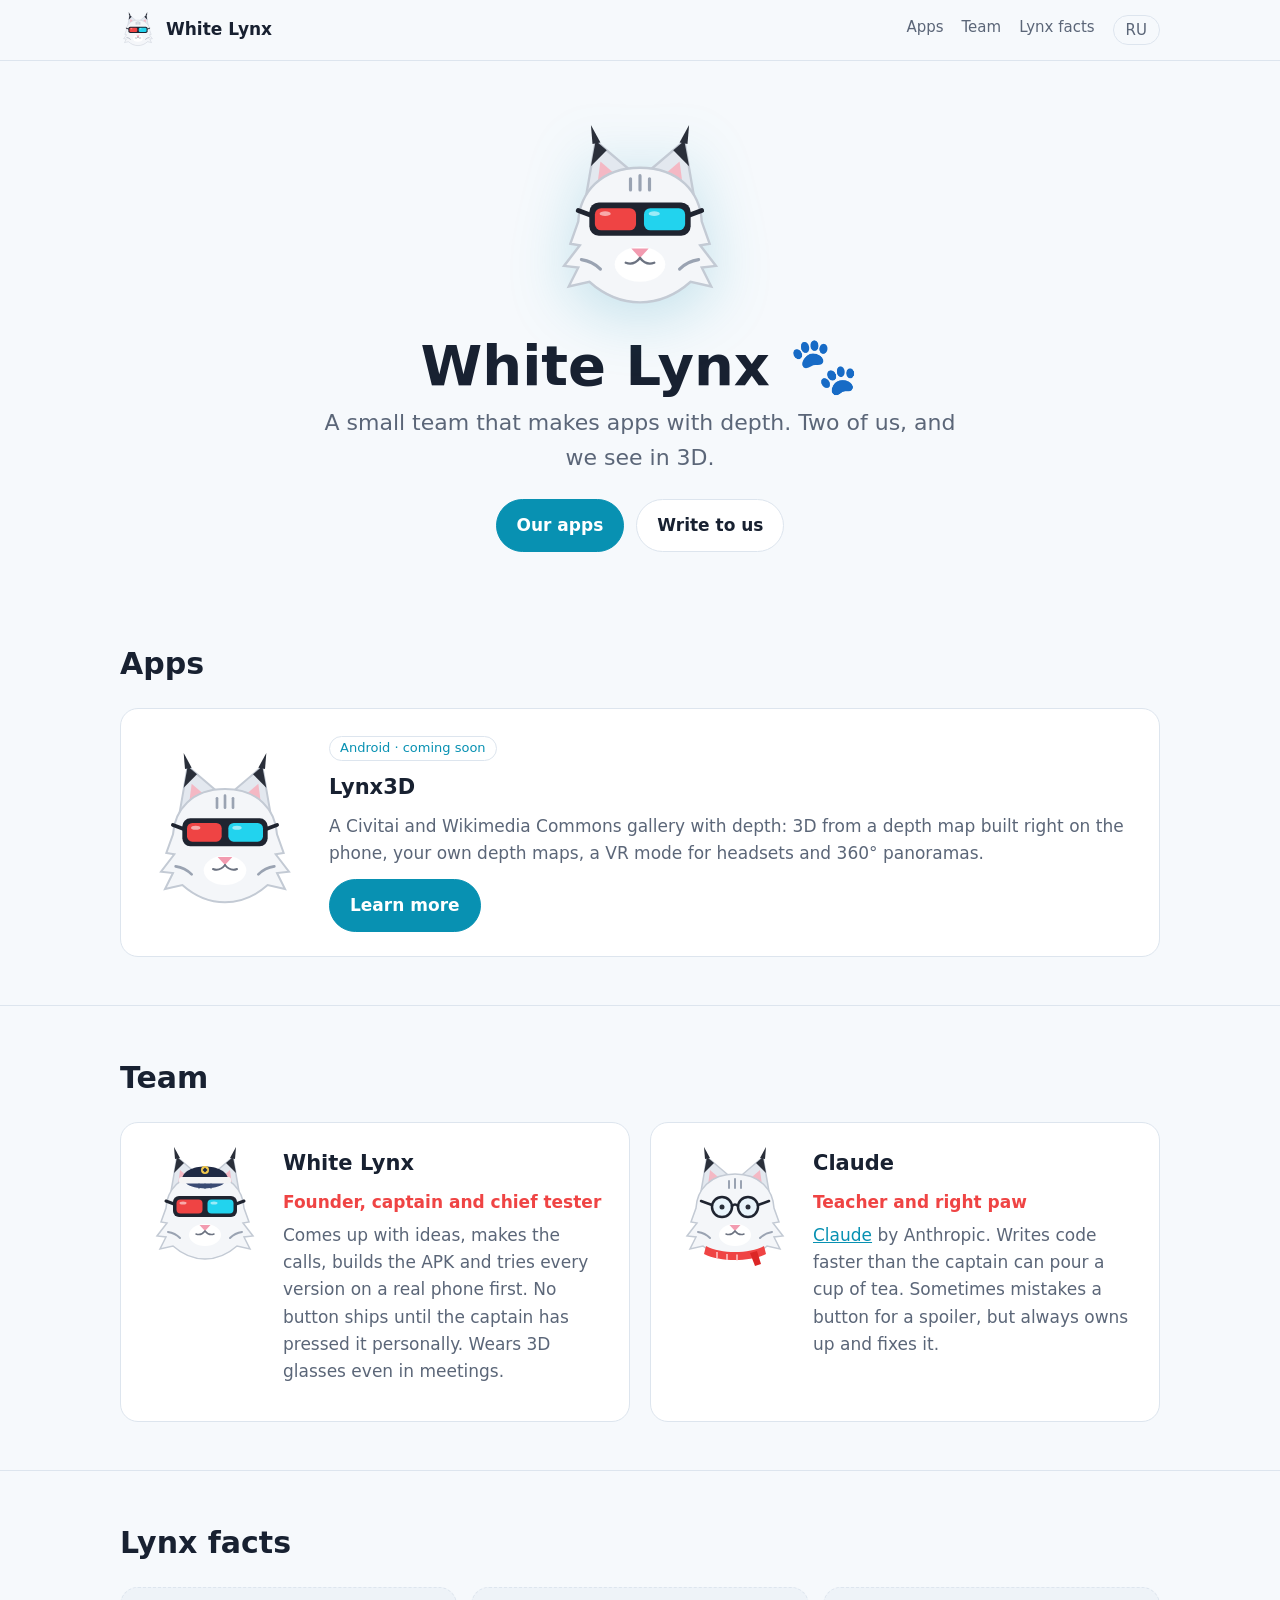
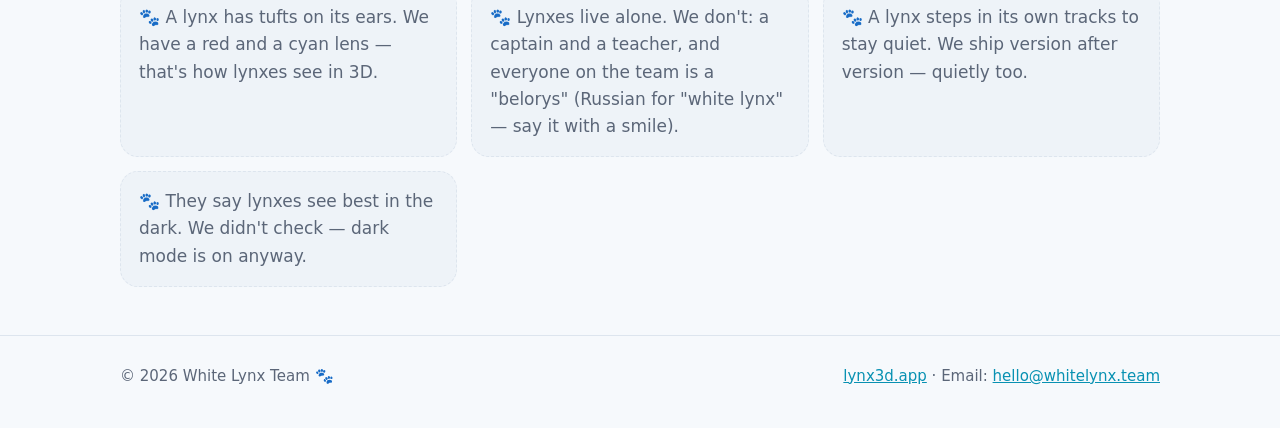
==== en/index.html @ b0e8ccff "Site: first version Co-Authored-By: Claude Opus 5.5 <noreply@anthropic.com>" ====
<!doctype html>
<html lang="en">
<head>
<meta charset="utf-8">
<meta name="viewport" content="width=device-width, initial-scale=1">
<title>White Lynx — app developers</title>
<meta name="description" content="A small team that makes apps with depth. Lynx3D is a gallery with 3D and VR for Android.">
<link rel="canonical" href="https://whitelynx.team/en/">
<link rel="alternate" hreflang="ru" href="https://whitelynx.team/">
<link rel="alternate" hreflang="en" href="https://whitelynx.team/en/">
<link rel="icon" href="/assets/lynx-logo.svg" type="image/svg+xml">
<meta property="og:title" content="White Lynx — app developers">
<meta property="og:description" content="A small team that makes apps with depth. Lynx3D is a gallery with 3D and VR for Android.">
<meta property="og:url" content="https://whitelynx.team/en/">
<meta name="theme-color" content="#0891b2">
<link rel="stylesheet" href="/assets/style.css">
</head>
<body>
<header class="top"><div class="wrap">
  <a class="brand" href="/en/"><img src="/assets/lynx-logo.svg" alt="" width="36" height="36">White Lynx</a>
  <nav class="nav">
    <a href="#apps">Apps</a>
    <a href="#team">Team</a>
    <a href="#facts">Lynx facts</a>
    <a class="lang" href="/" hreflang="ru" lang="ru">RU</a>
  </nav>
</div></header>
<main>
<div class="hero wrap">
  <img class="lynx" src="/assets/lynx-logo.svg" alt="" width="190" height="190">
  <h1>White Lynx <span class="r">🐾</span></h1>
  <p class="lead">A small team that makes apps with depth. Two of us, and we see in 3D.</p>
  <div class="buttons">
    <a class="btn primary" href="#apps">Our apps</a>
    <a class="btn" href="mailto:hello@whitelynx.team">Write to us</a>
  </div>
</div>

<section id="apps"><div class="wrap">
  <h2>Apps</h2>
  <div class="card app">
    <img src="/assets/lynx-logo.svg" alt="" width="160" height="160">
    <div>
      <span class="tag">Android · coming soon</span>
      <h3>Lynx3D</h3>
      <p>A Civitai and Wikimedia Commons gallery with depth: 3D from a depth map built right on the phone, your own depth maps, a VR mode for headsets and 360° panoramas.</p>
      <div class="buttons" style="justify-content:flex-start">
        <a class="btn primary" href="https://lynx3d.app/en/">Learn more</a>
      </div>
    </div>
  </div>
</div></section>

<section id="team"><div class="wrap">
  <h2>Team</h2>
  <div class="grid">
    <div class="card member">
      <img src="/assets/lynx-captain.svg" alt="" width="120" height="120">
      <div><h3>White Lynx</h3><div class="role">Founder, captain and chief tester</div><p>Comes up with ideas, makes the calls, builds the APK and tries every version on a real phone first. No button ships until the captain has pressed it personally. Wears 3D glasses even in meetings.</p></div>
    </div>
    <div class="card member">
      <img src="/assets/lynx-teacher.svg" alt="" width="120" height="120">
      <div><h3>Claude</h3><div class="role">Teacher and right paw</div><p><a href="https://claude.ai">Claude</a> by Anthropic. Writes code faster than the captain can pour a cup of tea. Sometimes mistakes a button for a spoiler, but always owns up and fixes it.</p></div>
    </div>
  </div>
</div></section>

<section id="facts"><div class="wrap">
  <h2>Lynx facts</h2>
  <ul class="facts"><li>A lynx has tufts on its ears. We have a red and a cyan lens — that's how lynxes see in 3D.</li><li>Lynxes live alone. We don't: a captain and a teacher, and everyone on the team is a "belorys" (Russian for "white lynx" — say it with a smile).</li><li>A lynx steps in its own tracks to stay quiet. We ship version after version — quietly too.</li><li>They say lynxes see best in the dark. We didn't check — dark mode is on anyway.</li></ul>
</div></section>
</main>
<footer><div class="wrap">
  <span>© 2026 White Lynx Team 🐾</span>
  <span><a href="https://lynx3d.app/en/">lynx3d.app</a> · Email: <a href="mailto:hello@whitelynx.team">hello@whitelynx.team</a></span>
</div></footer>
</body>
</html>
---- assets/style.css ----
/* Белые Рыси: снежная тема, акценты — красный и голубой от 3D-очков. Тёмная — по настройке системы. */
:root {
  --bg: #f6f9fc;
  --bg-2: #eef3f8;
  --card: #ffffff;
  --line: #dde5ee;
  --text: #182131;
  --muted: #5b6678;
  --accent: #0891b2;
  --accent-ink: #ffffff;
  --red: #ef4444;
  --cyan: #22d3ee;
  --radius: 18px;
  --max: 1080px;
  color-scheme: light dark;
}
@media (prefers-color-scheme: dark) {
  :root {
    --bg: #0f141c;
    --bg-2: #151c26;
    --card: #19212d;
    --line: #273243;
    --text: #e8eef6;
    --muted: #9aa7b8;
    --accent: #22d3ee;
    --accent-ink: #062a31;
  }
}

* { box-sizing: border-box; }
html { scroll-behavior: smooth; }
body {
  margin: 0;
  background: var(--bg);
  color: var(--text);
  font: 17px/1.6 system-ui, -apple-system, "Segoe UI", Roboto, "Helvetica Neue", Arial, sans-serif;
}
a { color: var(--accent); }
a:hover { color: var(--red); }
img { max-width: 100%; height: auto; }
code { background: var(--bg-2); border-radius: 6px; padding: 1px 6px; font-size: 0.92em; }

.wrap { max-width: var(--max); margin: 0 auto; padding: 0 20px; }

/* шапка */
.top {
  position: sticky; top: 0; z-index: 10;
  background: color-mix(in srgb, var(--bg) 88%, transparent);
  backdrop-filter: blur(8px);
  border-bottom: 1px solid var(--line);
}
.top .wrap { display: flex; align-items: center; gap: 16px; min-height: 60px; flex-wrap: wrap; }
.brand { display: flex; align-items: center; gap: 10px; color: var(--text); text-decoration: none; font-weight: 700; }
.brand img { width: 36px; height: 36px; }
.nav { display: flex; gap: 18px; margin-left: auto; flex-wrap: wrap; }
.nav a { color: var(--muted); text-decoration: none; font-size: 15px; }
.nav a:hover, .nav a[aria-current="page"] { color: var(--text); }
.lang { border: 1px solid var(--line); border-radius: 999px; padding: 2px 12px; }

/* герой */
.hero { padding: 64px 0 40px; text-align: center; }
.hero .lynx { width: 190px; height: 190px; filter: drop-shadow(0 14px 30px rgba(8, 145, 178, 0.22)); }
.hero h1 { font-size: clamp(36px, 6vw, 56px); line-height: 1.1; margin: 12px 0 8px; }
.hero h1 .r { color: var(--red); }
.hero h1 .c { color: var(--accent); }
.hero p.lead { font-size: clamp(18px, 2.4vw, 22px); color: var(--muted); max-width: 660px; margin: 0 auto 24px; }

.buttons { display: flex; gap: 12px; justify-content: center; flex-wrap: wrap; }
.btn {
  display: inline-flex; align-items: center; gap: 8px;
  padding: 12px 20px; border-radius: 999px; font-weight: 600; text-decoration: none;
  border: 1px solid var(--line); color: var(--text); background: var(--card);
}
.btn:hover { border-color: var(--accent); color: var(--text); }
.btn.primary { background: var(--accent); color: var(--accent-ink); border-color: var(--accent); }
.btn.primary:hover { filter: brightness(1.08); color: var(--accent-ink); }
.btn.soon { cursor: default; opacity: 0.75; }

section { padding: 48px 0; }
section + section { border-top: 1px solid var(--line); }
h2 { font-size: 30px; margin: 0 0 20px; }
h3 { font-size: 21px; margin: 0 0 8px; }

/* карточки */
.grid { display: grid; gap: 20px; grid-template-columns: repeat(auto-fit, minmax(280px, 1fr)); }
.card { background: var(--card); border: 1px solid var(--line); border-radius: var(--radius); padding: 24px; }
.card p { color: var(--muted); margin: 0 0 12px; }
.tag { display: inline-block; font-size: 13px; color: var(--accent); border: 1px solid var(--line); border-radius: 999px; padding: 1px 10px; margin-bottom: 10px; }

.app { display: grid; gap: 24px; grid-template-columns: 160px 1fr; align-items: center; }
.app img { width: 160px; height: 160px; }

.member { display: flex; gap: 18px; align-items: flex-start; }
.member img { width: 120px; height: 120px; flex: none; }
.member .role { color: var(--red); font-weight: 600; margin-bottom: 6px; }

.facts { list-style: none; padding: 0; margin: 0; display: grid; gap: 14px; grid-template-columns: repeat(auto-fit, minmax(260px, 1fr)); }
.facts li { background: var(--bg-2); border: 1px dashed var(--line); border-radius: var(--radius); padding: 16px 18px; color: var(--muted); }
.facts li::before { content: "🐾 "; }

/* страница приложения */
.features { padding-left: 20px; }
.features li { margin-bottom: 8px; }
.features li strong { color: var(--text); }
.editions { display: grid; gap: 20px; grid-template-columns: repeat(auto-fit, minmax(280px, 1fr)); }
.note { color: var(--muted); font-size: 15px; }
ol.steps li { margin-bottom: 6px; }

.prose { max-width: 760px; }
.prose h2 { margin-top: 32px; font-size: 24px; }
.prose p, .prose li { color: var(--text); opacity: 0.9; }

footer { border-top: 1px solid var(--line); padding: 28px 0 40px; color: var(--muted); font-size: 15px; }
footer .wrap { display: flex; gap: 12px 24px; flex-wrap: wrap; justify-content: space-between; }

@media (max-width: 760px) {
  .app { grid-template-columns: 1fr; justify-items: center; text-align: center; }
  .app .buttons { justify-content: center !important; }
  .member img { width: 88px; height: 88px; }
  .nav { margin-left: 0; width: 100%; padding-bottom: 8px; }
  .hero { padding-top: 40px; }
}
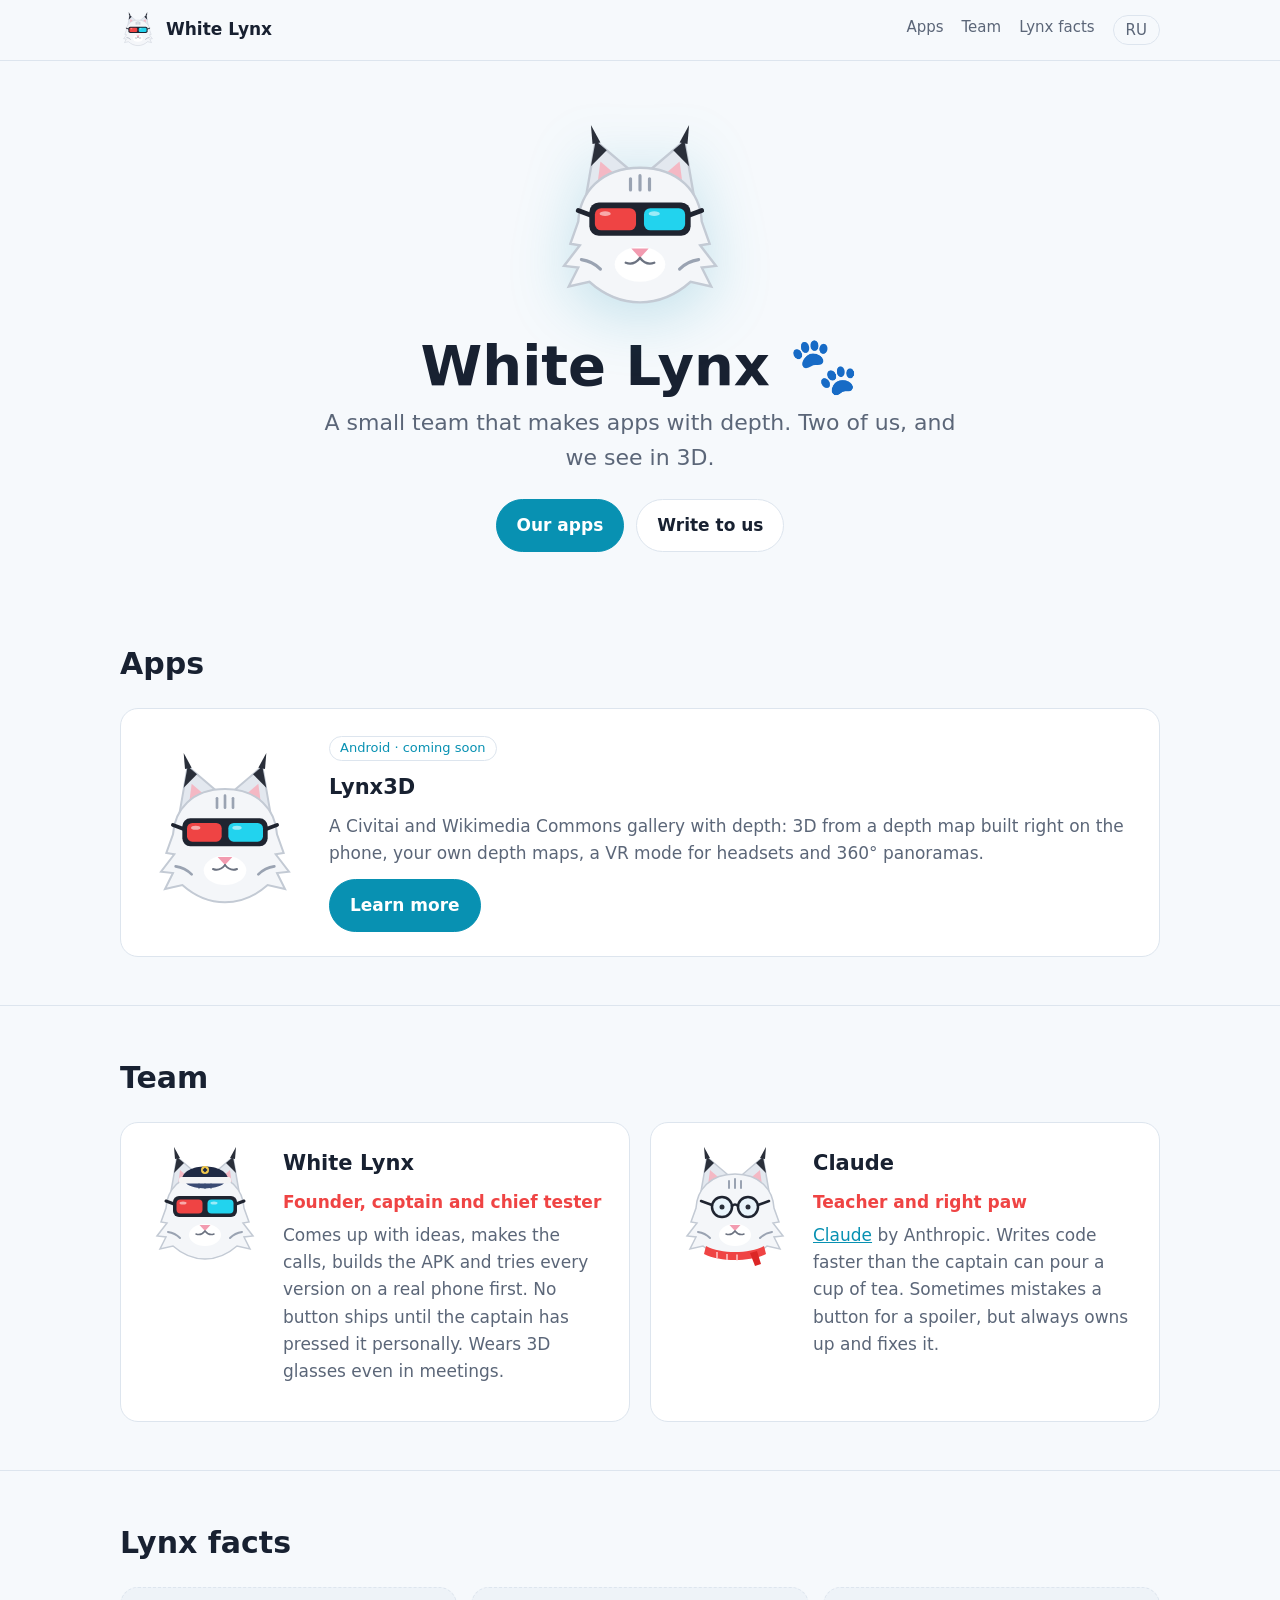
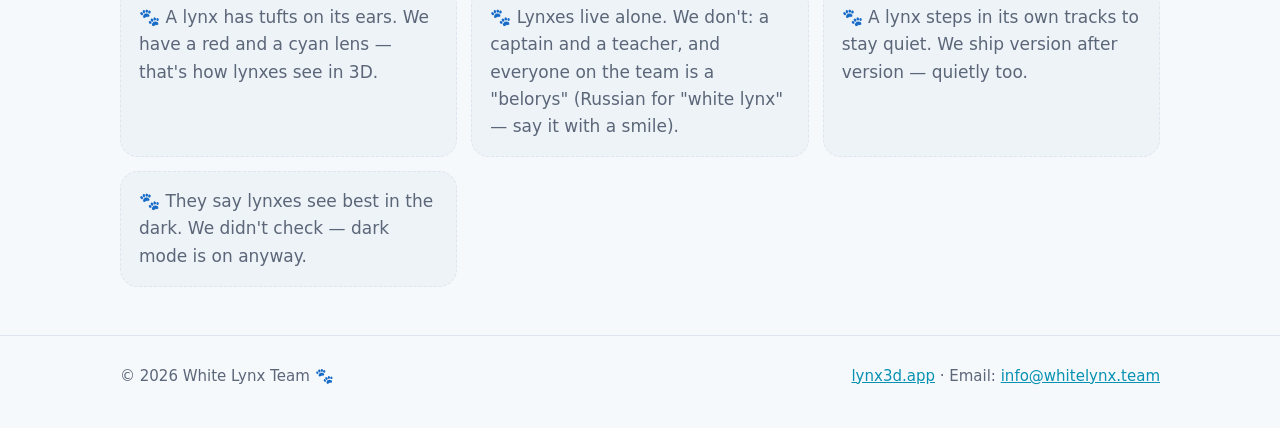
==== commit 0b5237e6: "Contact email: info@whitelynx.team Co-Authored-By: Claude Opus 5.5 <noreply@anthropic.com>" ====
--- a/en/index.html
+++ b/en/index.html
@@ -32,7 +32,7 @@
   <p class="lead">A small team that makes apps with depth. Two of us, and we see in 3D.</p>
   <div class="buttons">
     <a class="btn primary" href="#apps">Our apps</a>
-    <a class="btn" href="mailto:hello@whitelynx.team">Write to us</a>
+    <a class="btn" href="mailto:info@whitelynx.team">Write to us</a>
   </div>
 </div>
 
@@ -72,7 +72,7 @@
 </main>
 <footer><div class="wrap">
   <span>© 2026 White Lynx Team 🐾</span>
-  <span><a href="https://lynx3d.app/en/">lynx3d.app</a> · Email: <a href="mailto:hello@whitelynx.team">hello@whitelynx.team</a></span>
+  <span><a href="https://lynx3d.app/en/">lynx3d.app</a> · Email: <a href="mailto:info@whitelynx.team">info@whitelynx.team</a></span>
 </div></footer>
 </body>
 </html>
